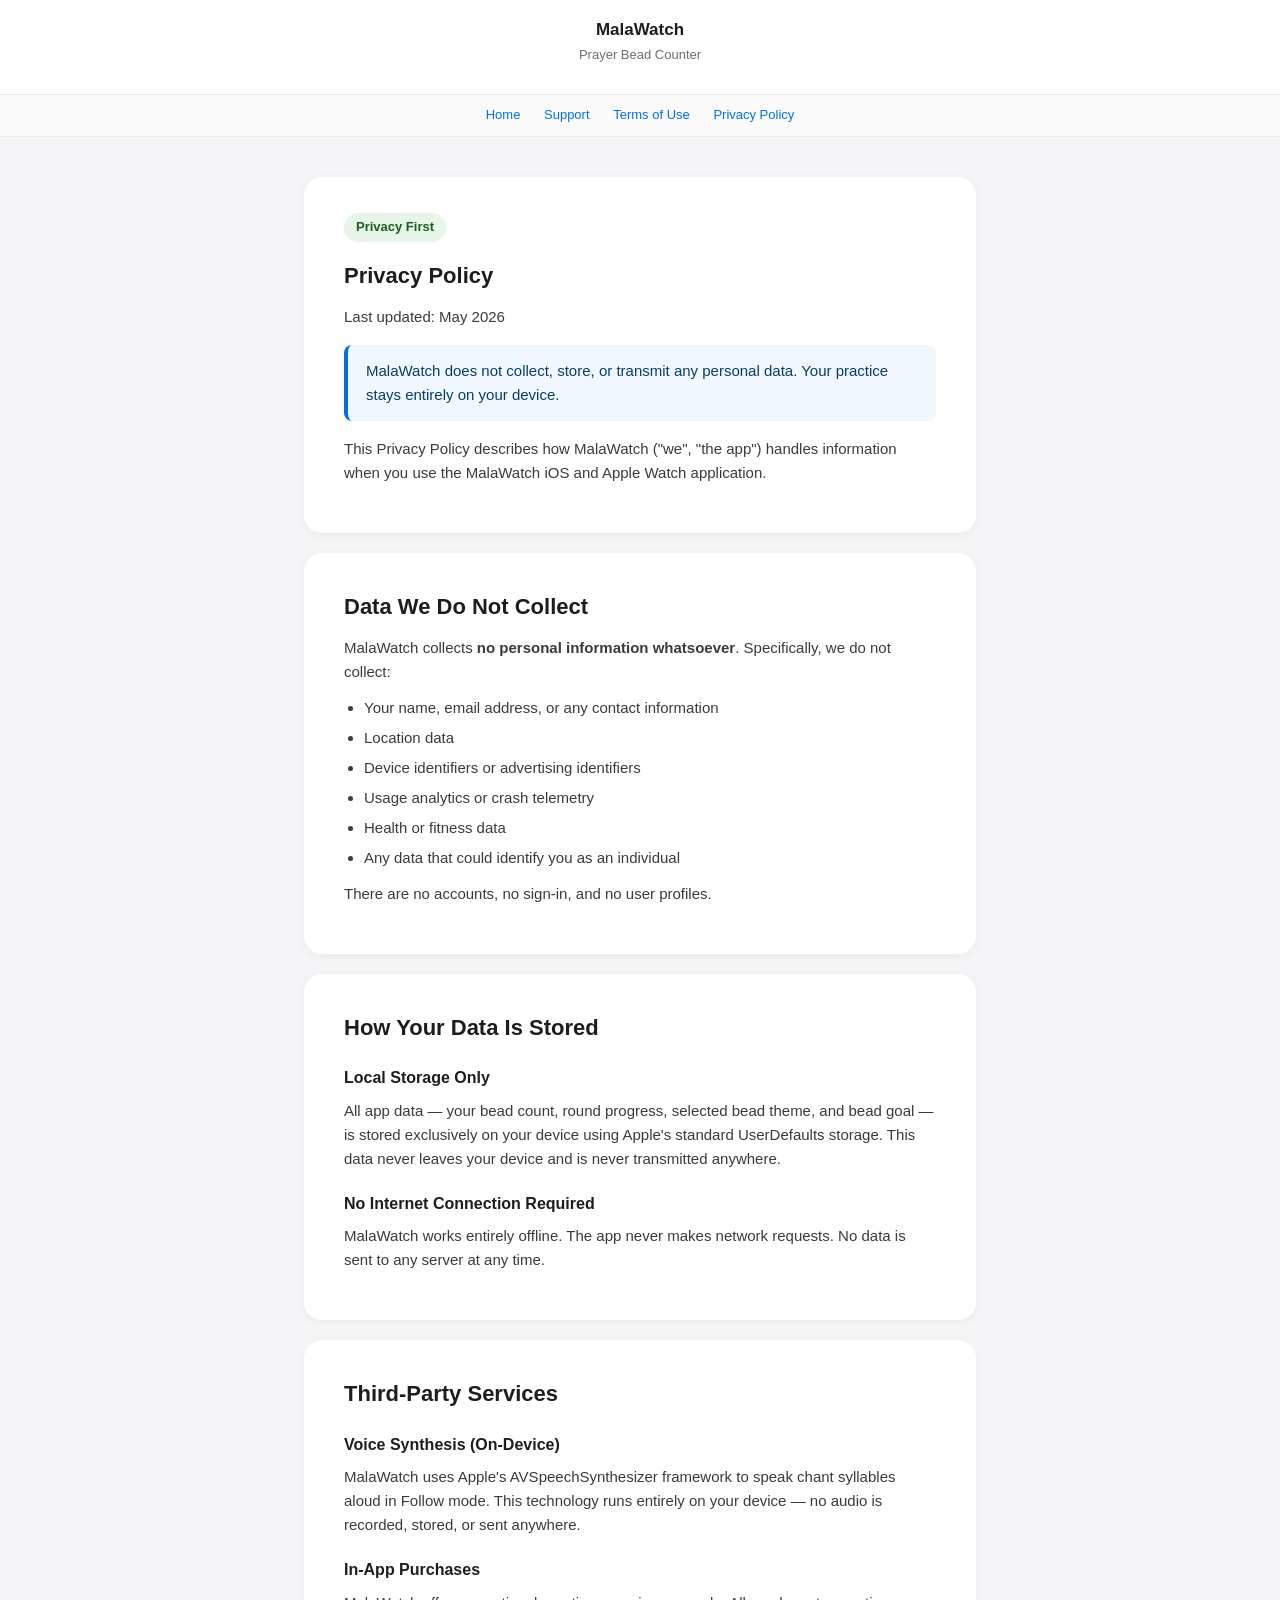
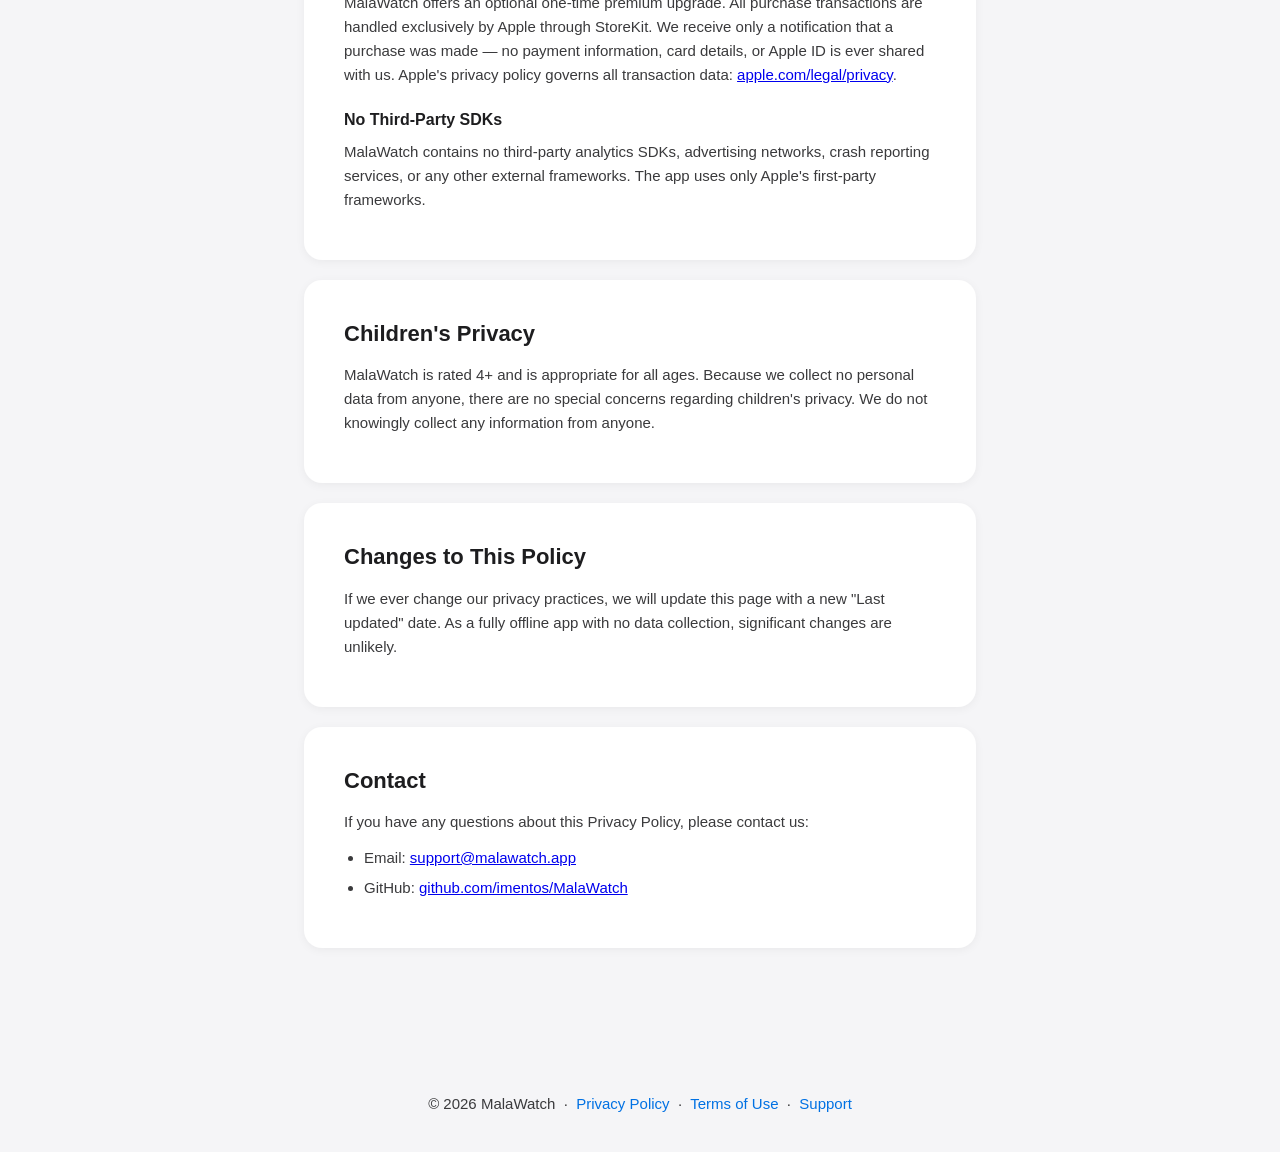
==== docs/privacy-policy.html @ d764fbff "update docs" ====
<!DOCTYPE html>
<html lang="en">
<head>
  <meta charset="UTF-8" />
  <meta name="viewport" content="width=device-width, initial-scale=1.0" />
  <title>Privacy Policy — MalaWatch</title>
  <style>
    * { margin: 0; padding: 0; box-sizing: border-box; }
    body {
      font-family: -apple-system, BlinkMacSystemFont, "SF Pro Text", "Segoe UI", sans-serif;
      background: #f5f5f7;
      color: #1d1d1f;
      line-height: 1.6;
    }
    header {
      background: rgba(255,255,255,0.85);
      backdrop-filter: saturate(180%) blur(20px);
      border-bottom: 1px solid rgba(0,0,0,0.08);
      padding: 16px 24px;
      position: sticky;
      top: 0;
      z-index: 100;
      text-align: center;
    }
    header h1 { font-size: 17px; font-weight: 600; color: #1d1d1f; }
    header p { font-size: 13px; color: #6e6e73; margin-top: 2px; }
    nav {
      text-align: center;
      padding: 10px 24px;
      font-size: 13px;
      background: rgba(255,255,255,0.5);
      border-bottom: 1px solid rgba(0,0,0,0.06);
    }
    nav a { color: #0071e3; text-decoration: none; margin: 0 10px; }
    nav a:hover { text-decoration: underline; }
    .container {
      max-width: 720px;
      margin: 40px auto;
      padding: 0 24px 60px;
    }
    .card {
      background: #fff;
      border-radius: 18px;
      padding: 36px 40px;
      margin-bottom: 20px;
      box-shadow: 0 2px 10px rgba(0,0,0,0.05);
    }
    h2 {
      font-size: 22px;
      font-weight: 700;
      margin-bottom: 12px;
      color: #1d1d1f;
    }
    h3 {
      font-size: 16px;
      font-weight: 600;
      margin: 20px 0 8px;
      color: #1d1d1f;
    }
    p { font-size: 15px; color: #3a3a3c; margin-bottom: 12px; }
    ul { padding-left: 20px; margin-bottom: 12px; }
    li { font-size: 15px; color: #3a3a3c; margin-bottom: 6px; }
    .highlight {
      background: #f0f7ff;
      border-left: 4px solid #0071e3;
      border-radius: 8px;
      padding: 14px 18px;
      margin: 16px 0;
    }
    .highlight p { margin: 0; color: #0a3d62; font-weight: 500; }
    .badge {
      display: inline-block;
      background: #e8f5e9;
      color: #1b5e20;
      font-size: 13px;
      font-weight: 600;
      padding: 4px 12px;
      border-radius: 20px;
      margin-bottom: 16px;
    }
    footer {
      text-align: center;
      padding: 24px;
      font-size: 13px;
      color: #6e6e73;
    }
    footer a { color: #0071e3; text-decoration: none; }
  </style>
</head>
<body>

<header>
  <h1>MalaWatch</h1>
  <p>Prayer Bead Counter</p>
</header>

<nav>
  <a href="index.html">Home</a>
  <a href="support.html">Support</a>
  <a href="terms.html">Terms of Use</a>
  <a href="privacy-policy.html">Privacy Policy</a>
</nav>

<div class="container">

  <div class="card">
    <span class="badge">Privacy First</span>
    <h2>Privacy Policy</h2>
    <p>Last updated: May 2026</p>
    <div class="highlight">
      <p>MalaWatch does not collect, store, or transmit any personal data. Your practice stays entirely on your device.</p>
    </div>
    <p>This Privacy Policy describes how MalaWatch ("we", "the app") handles information when you use the MalaWatch iOS and Apple Watch application.</p>
  </div>

  <div class="card">
    <h2>Data We Do Not Collect</h2>
    <p>MalaWatch collects <strong>no personal information whatsoever</strong>. Specifically, we do not collect:</p>
    <ul>
      <li>Your name, email address, or any contact information</li>
      <li>Location data</li>
      <li>Device identifiers or advertising identifiers</li>
      <li>Usage analytics or crash telemetry</li>
      <li>Health or fitness data</li>
      <li>Any data that could identify you as an individual</li>
    </ul>
    <p>There are no accounts, no sign-in, and no user profiles.</p>
  </div>

  <div class="card">
    <h2>How Your Data Is Stored</h2>
    <h3>Local Storage Only</h3>
    <p>All app data — your bead count, round progress, selected bead theme, and bead goal — is stored exclusively on your device using Apple's standard UserDefaults storage. This data never leaves your device and is never transmitted anywhere.</p>

    <h3>No Internet Connection Required</h3>
    <p>MalaWatch works entirely offline. The app never makes network requests. No data is sent to any server at any time.</p>
  </div>

  <div class="card">
    <h2>Third-Party Services</h2>
    <h3>Voice Synthesis (On-Device)</h3>
    <p>MalaWatch uses Apple's AVSpeechSynthesizer framework to speak chant syllables aloud in Follow mode. This technology runs entirely on your device — no audio is recorded, stored, or sent anywhere.</p>

    <h3>In-App Purchases</h3>
    <p>MalaWatch offers an optional one-time premium upgrade. All purchase transactions are handled exclusively by Apple through StoreKit. We receive only a notification that a purchase was made — no payment information, card details, or Apple ID is ever shared with us. Apple's privacy policy governs all transaction data: <a href="https://www.apple.com/legal/privacy/" target="_blank">apple.com/legal/privacy</a>.</p>

    <h3>No Third-Party SDKs</h3>
    <p>MalaWatch contains no third-party analytics SDKs, advertising networks, crash reporting services, or any other external frameworks. The app uses only Apple's first-party frameworks.</p>
  </div>

  <div class="card">
    <h2>Children's Privacy</h2>
    <p>MalaWatch is rated 4+ and is appropriate for all ages. Because we collect no personal data from anyone, there are no special concerns regarding children's privacy. We do not knowingly collect any information from anyone.</p>
  </div>

  <div class="card">
    <h2>Changes to This Policy</h2>
    <p>If we ever change our privacy practices, we will update this page with a new "Last updated" date. As a fully offline app with no data collection, significant changes are unlikely.</p>
  </div>

  <div class="card">
    <h2>Contact</h2>
    <p>If you have any questions about this Privacy Policy, please contact us:</p>
    <ul>
      <li>Email: <a href="mailto:support@malawatch.app">support@malawatch.app</a></li>
      <li>GitHub: <a href="https://github.com/imentos/MalaWatch/issues" target="_blank">github.com/imentos/MalaWatch</a></li>
    </ul>
  </div>

</div>

<footer>
  <p>&copy; 2026 MalaWatch &nbsp;·&nbsp; <a href="privacy-policy.html">Privacy Policy</a> &nbsp;·&nbsp; <a href="terms.html">Terms of Use</a> &nbsp;·&nbsp; <a href="support.html">Support</a></p>
</footer>

</body>
</html>
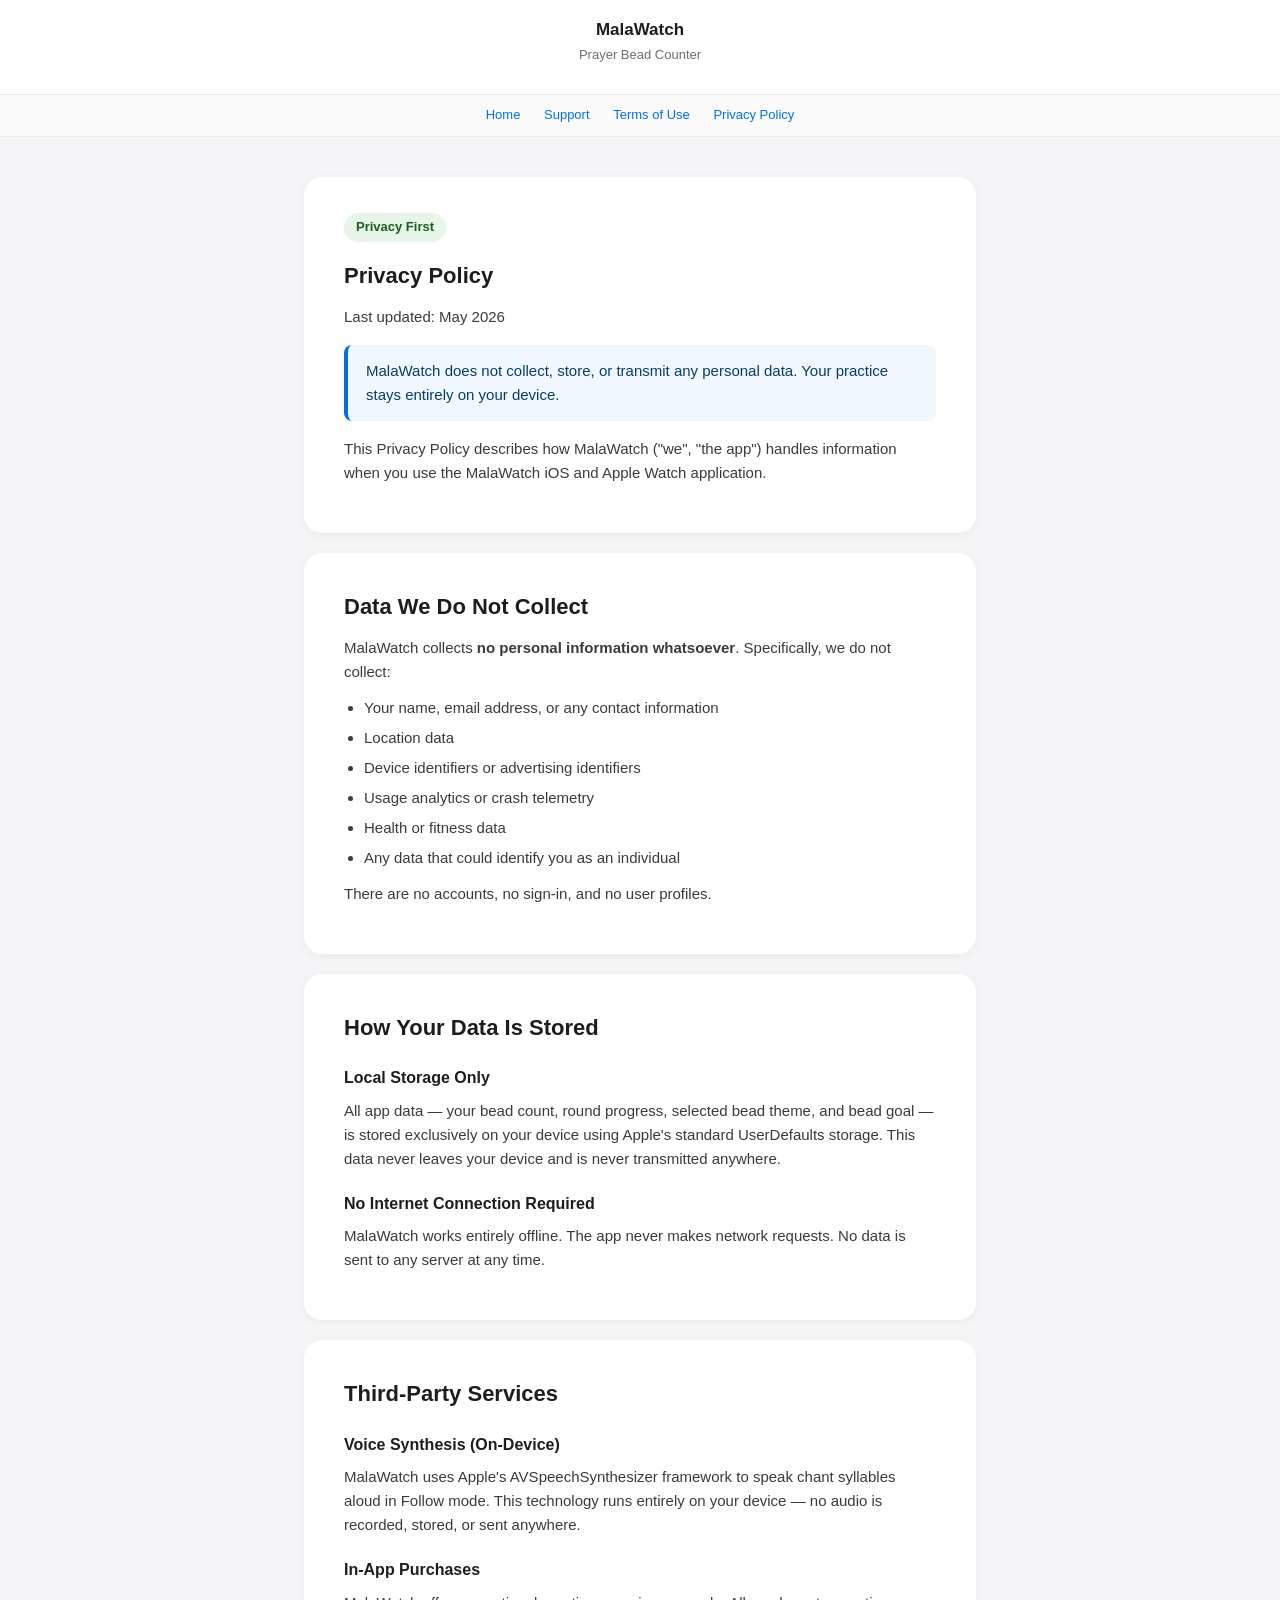
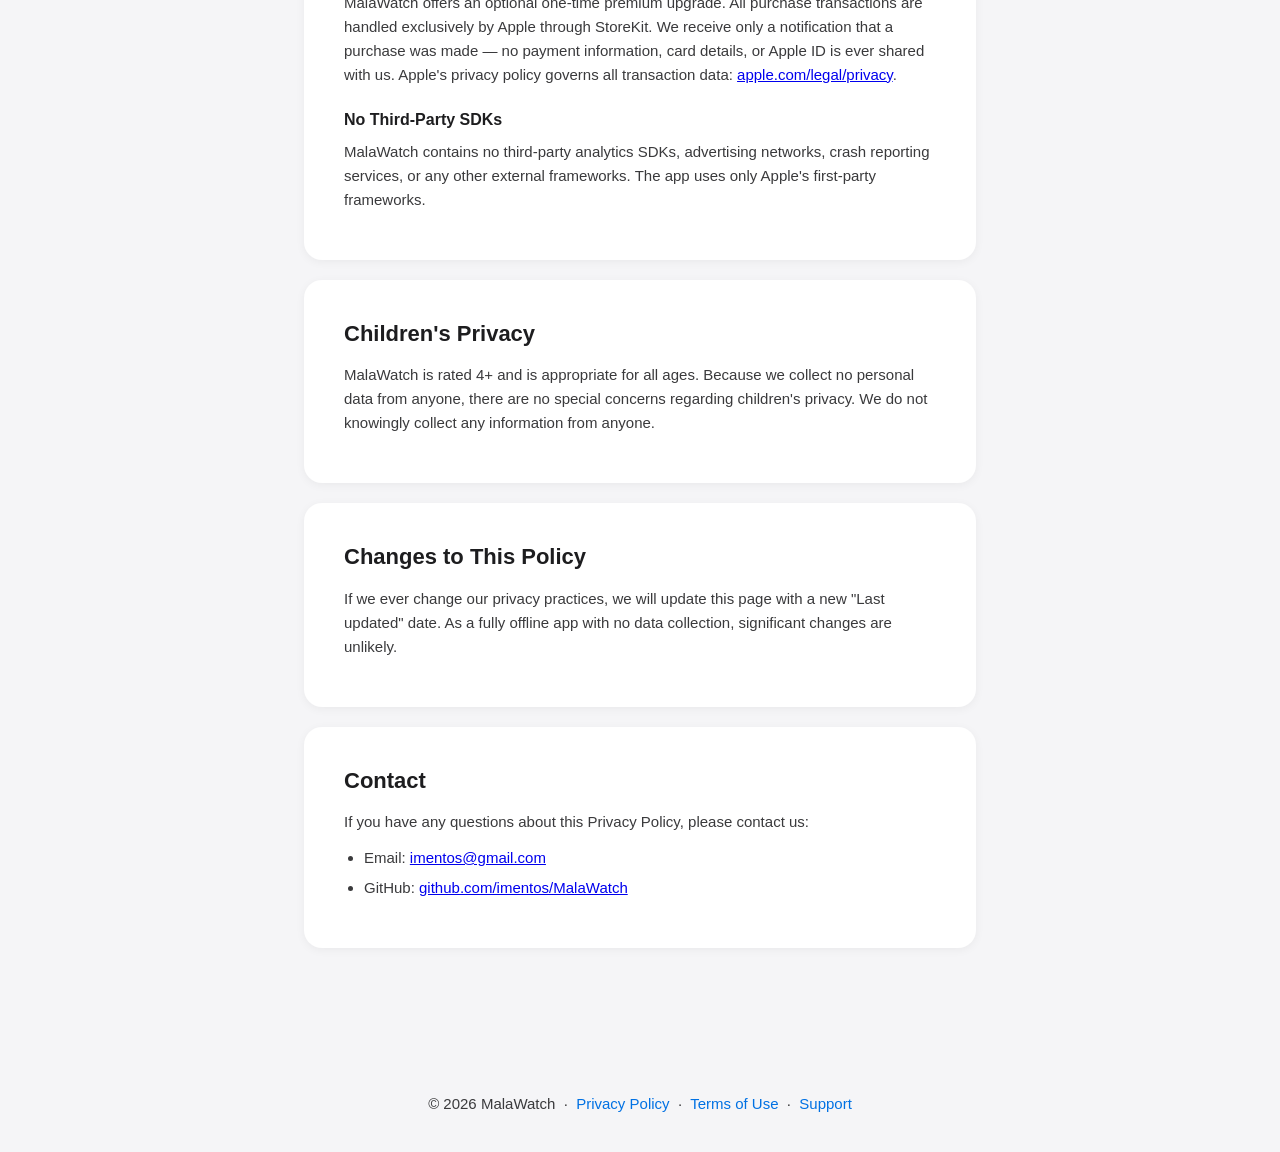
==== commit 5b508420: "Update contact email to imentos@gmail.com in docs" ====
--- a/docs/privacy-policy.html
+++ b/docs/privacy-policy.html
@@ -162,7 +162,7 @@
     <h2>Contact</h2>
     <p>If you have any questions about this Privacy Policy, please contact us:</p>
     <ul>
-      <li>Email: <a href="mailto:support@malawatch.app">support@malawatch.app</a></li>
+      <li>Email: <a href="mailto:imentos@gmail.com">imentos@gmail.com</a></li>
       <li>GitHub: <a href="https://github.com/imentos/MalaWatch/issues" target="_blank">github.com/imentos/MalaWatch</a></li>
     </ul>
   </div>
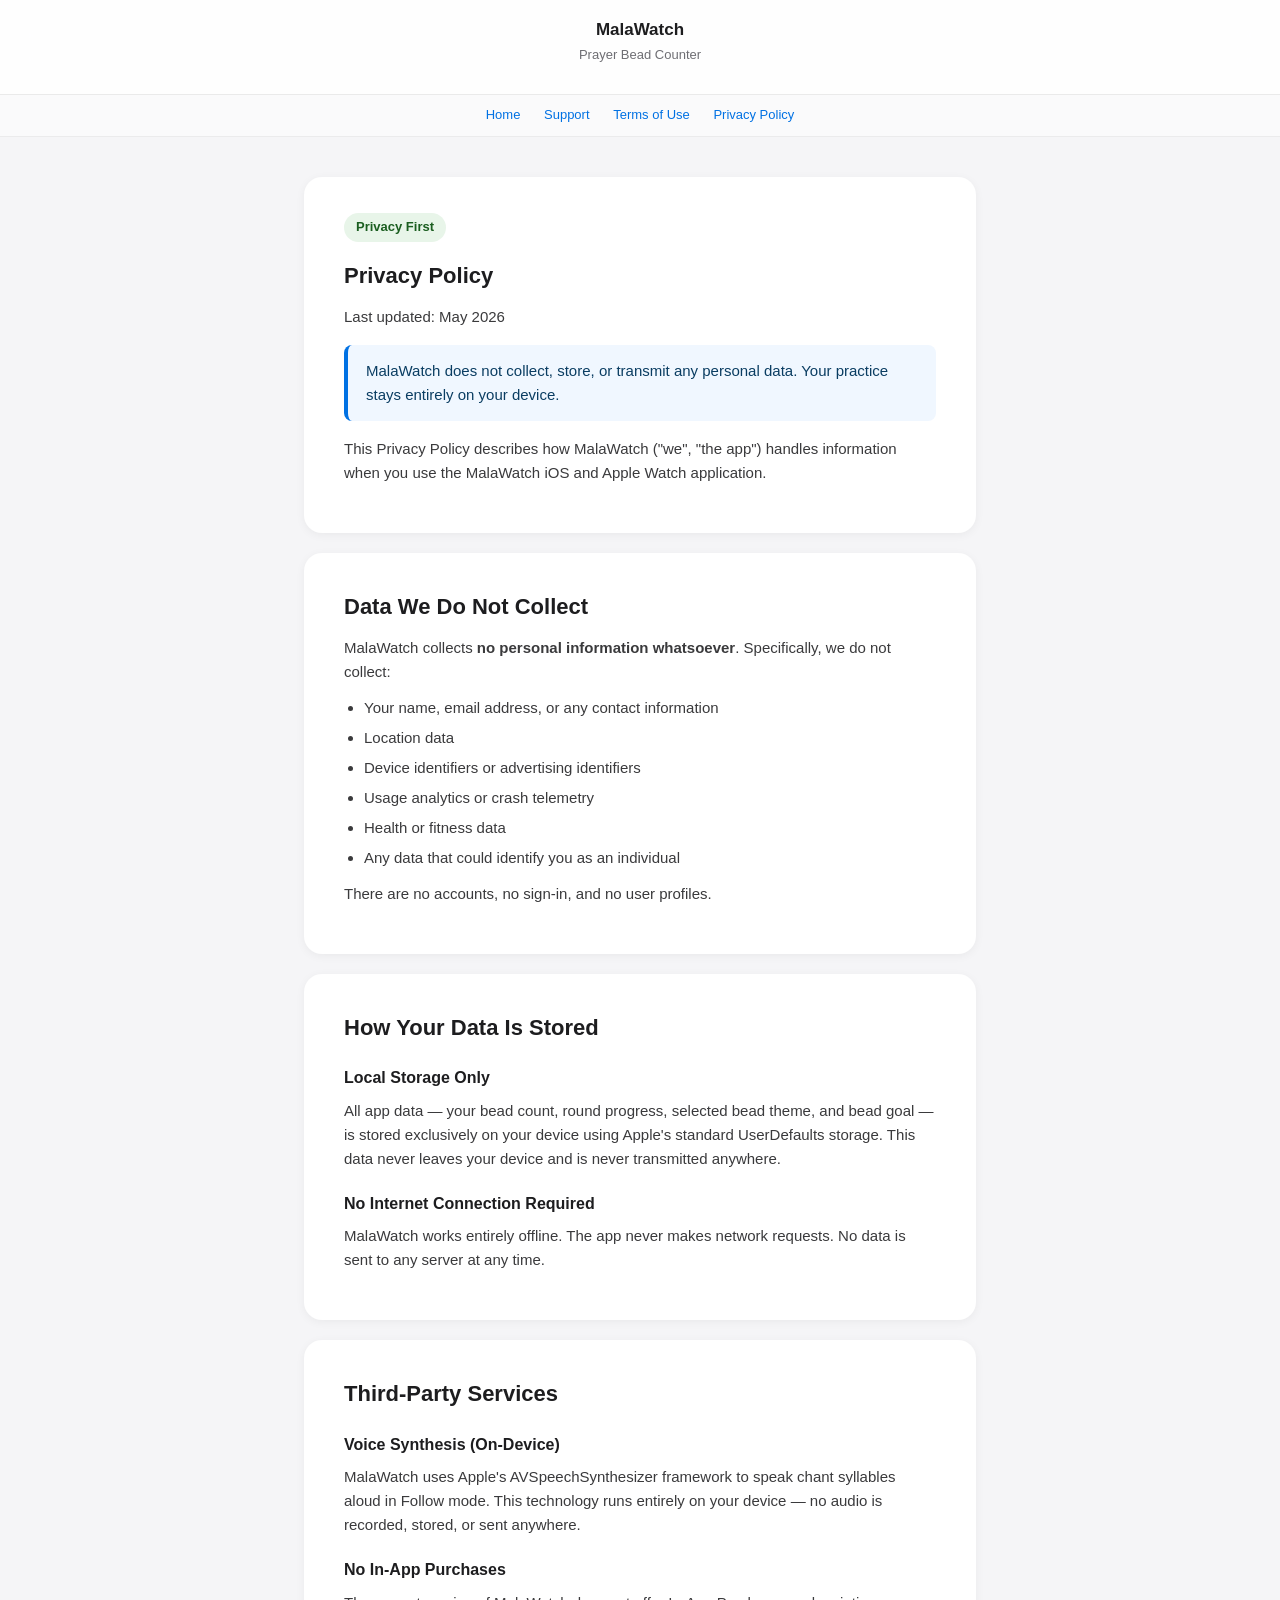
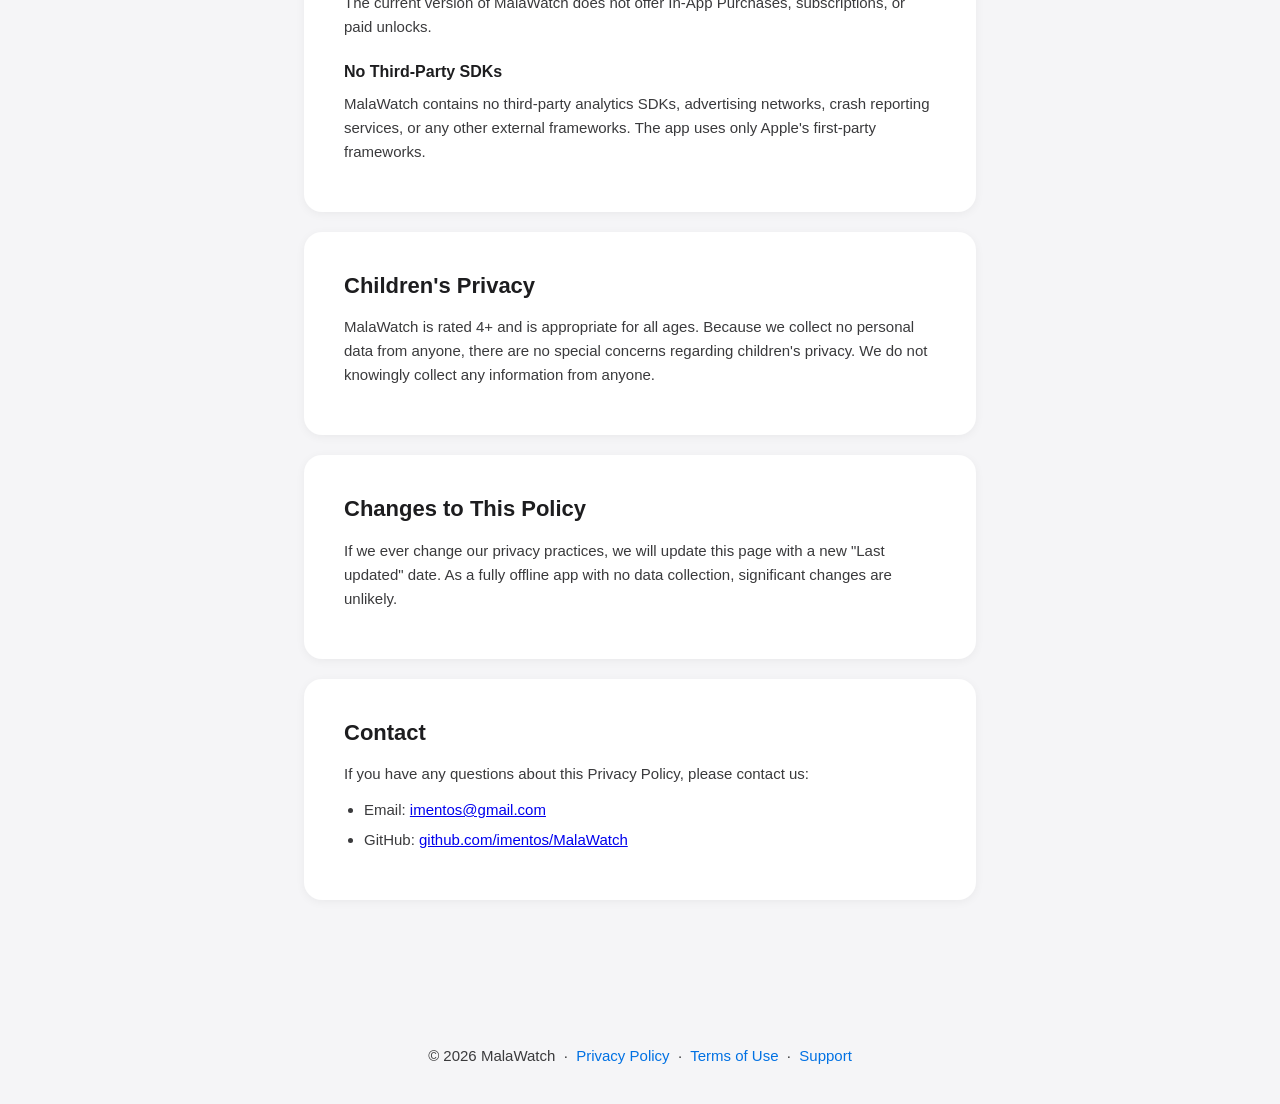
==== commit f5f0f82f: "Update GitHub Pages docs for free release" ====
--- a/docs/privacy-policy.html
+++ b/docs/privacy-policy.html
@@ -141,8 +141,8 @@
     <h3>Voice Synthesis (On-Device)</h3>
     <p>MalaWatch uses Apple's AVSpeechSynthesizer framework to speak chant syllables aloud in Follow mode. This technology runs entirely on your device — no audio is recorded, stored, or sent anywhere.</p>
 
-    <h3>In-App Purchases</h3>
-    <p>MalaWatch offers an optional one-time premium upgrade. All purchase transactions are handled exclusively by Apple through StoreKit. We receive only a notification that a purchase was made — no payment information, card details, or Apple ID is ever shared with us. Apple's privacy policy governs all transaction data: <a href="https://www.apple.com/legal/privacy/" target="_blank">apple.com/legal/privacy</a>.</p>
+    <h3>No In-App Purchases</h3>
+    <p>The current version of MalaWatch does not offer In-App Purchases, subscriptions, or paid unlocks.</p>
 
     <h3>No Third-Party SDKs</h3>
     <p>MalaWatch contains no third-party analytics SDKs, advertising networks, crash reporting services, or any other external frameworks. The app uses only Apple's first-party frameworks.</p>
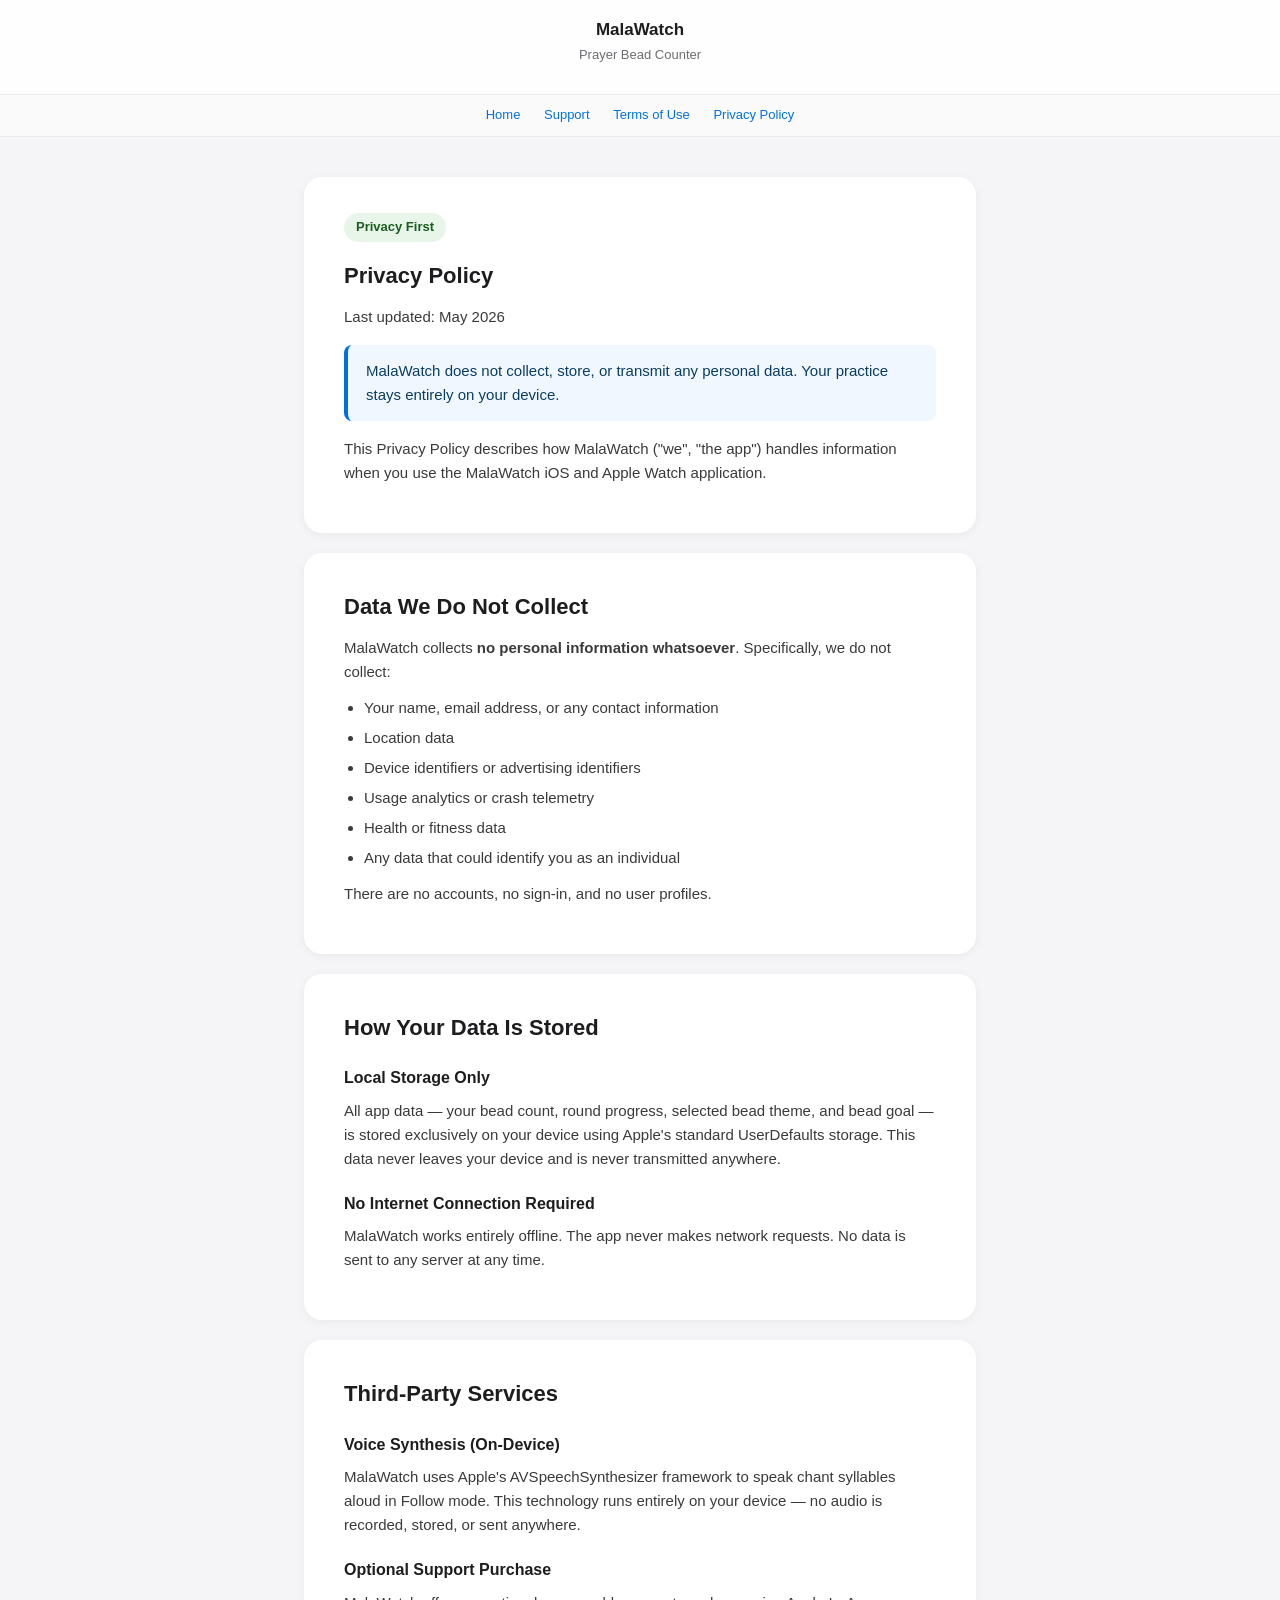
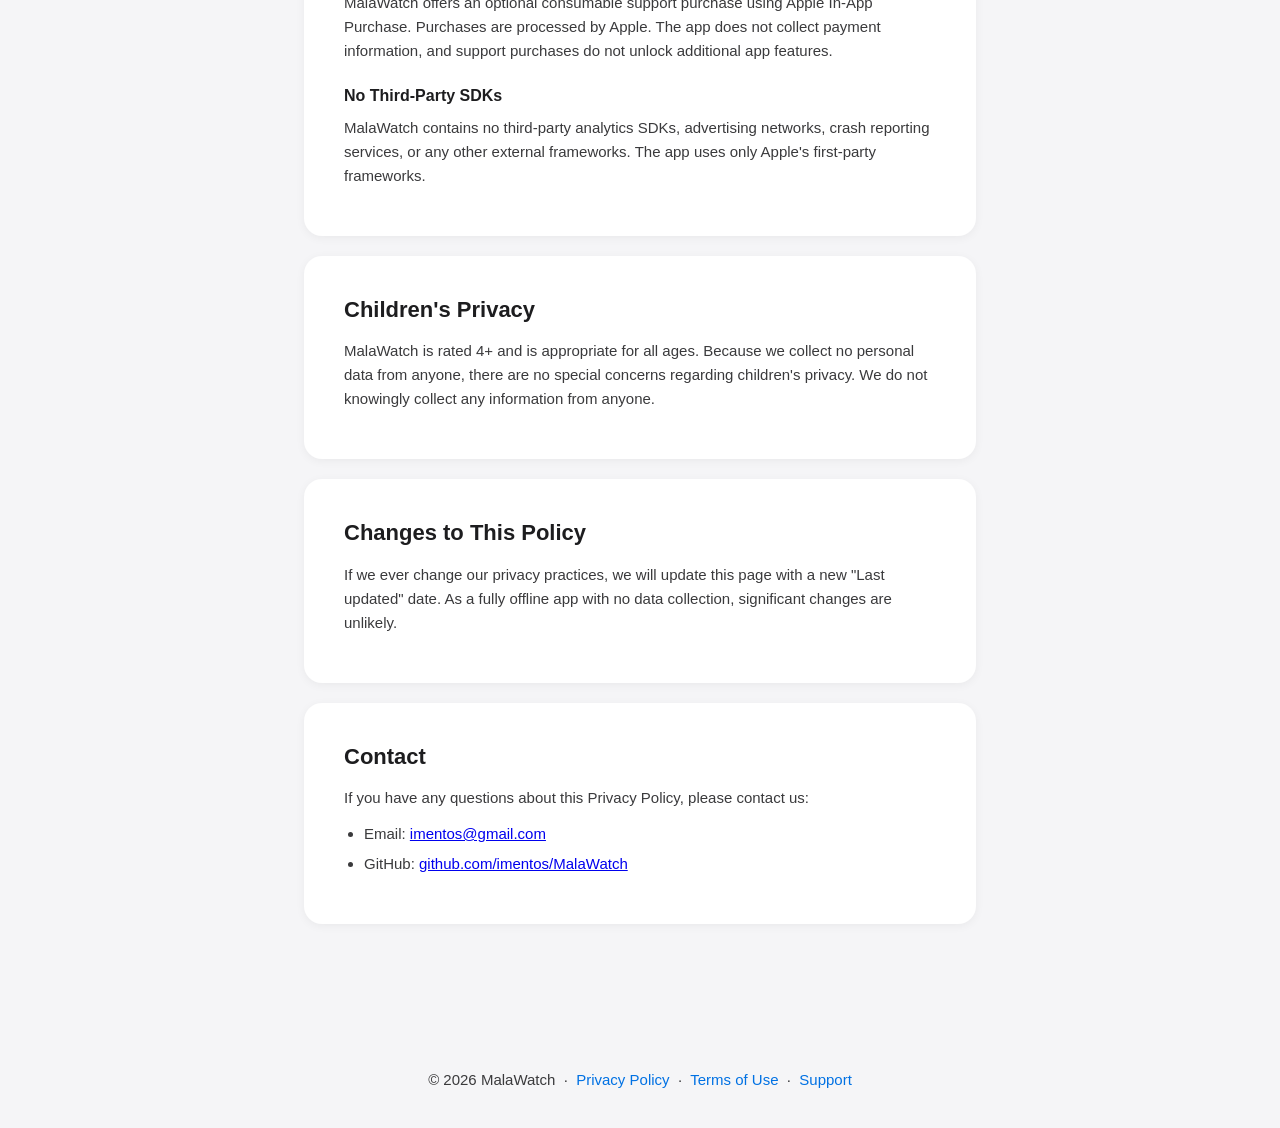
==== commit 38f6a386: "Add optional support purchase" ====
--- a/docs/privacy-policy.html
+++ b/docs/privacy-policy.html
@@ -141,8 +141,8 @@
     <h3>Voice Synthesis (On-Device)</h3>
     <p>MalaWatch uses Apple's AVSpeechSynthesizer framework to speak chant syllables aloud in Follow mode. This technology runs entirely on your device — no audio is recorded, stored, or sent anywhere.</p>
 
-    <h3>No In-App Purchases</h3>
-    <p>The current version of MalaWatch does not offer In-App Purchases, subscriptions, or paid unlocks.</p>
+    <h3>Optional Support Purchase</h3>
+    <p>MalaWatch offers an optional consumable support purchase using Apple In-App Purchase. Purchases are processed by Apple. The app does not collect payment information, and support purchases do not unlock additional app features.</p>
 
     <h3>No Third-Party SDKs</h3>
     <p>MalaWatch contains no third-party analytics SDKs, advertising networks, crash reporting services, or any other external frameworks. The app uses only Apple's first-party frameworks.</p>
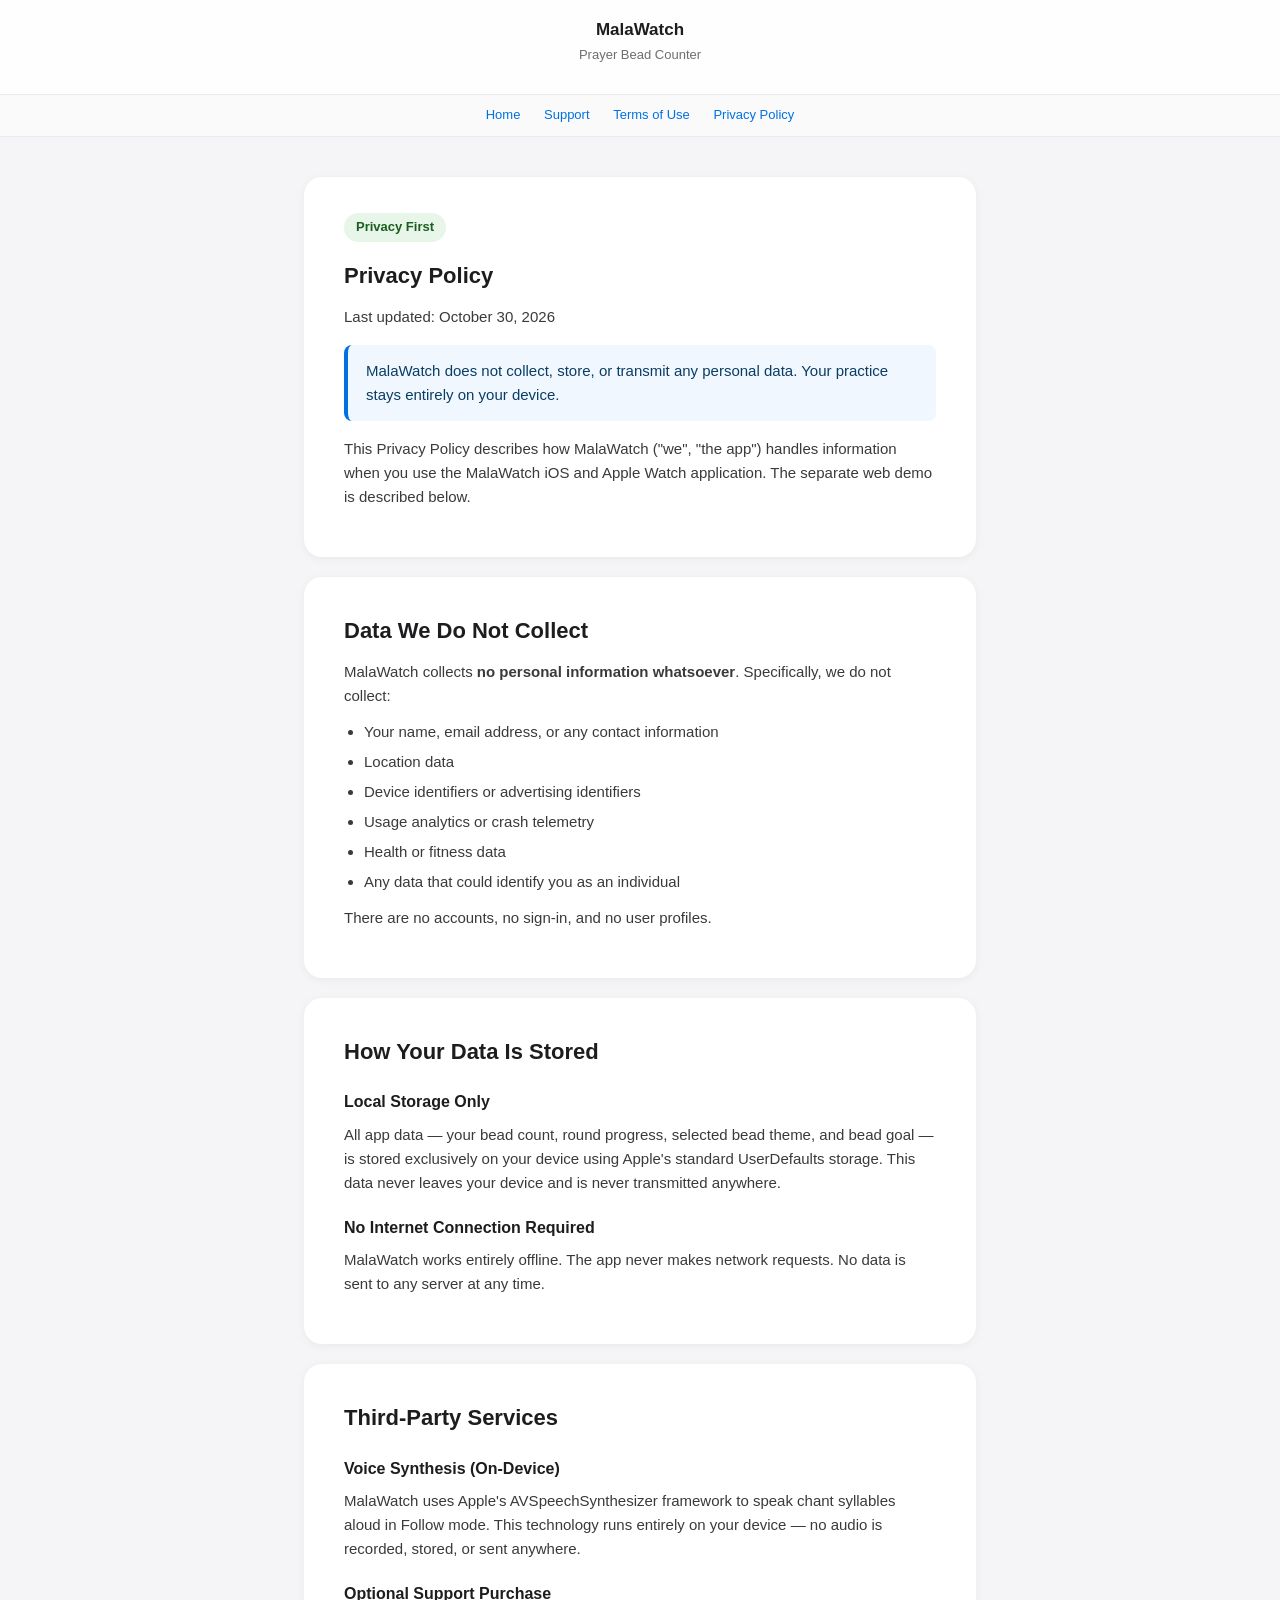
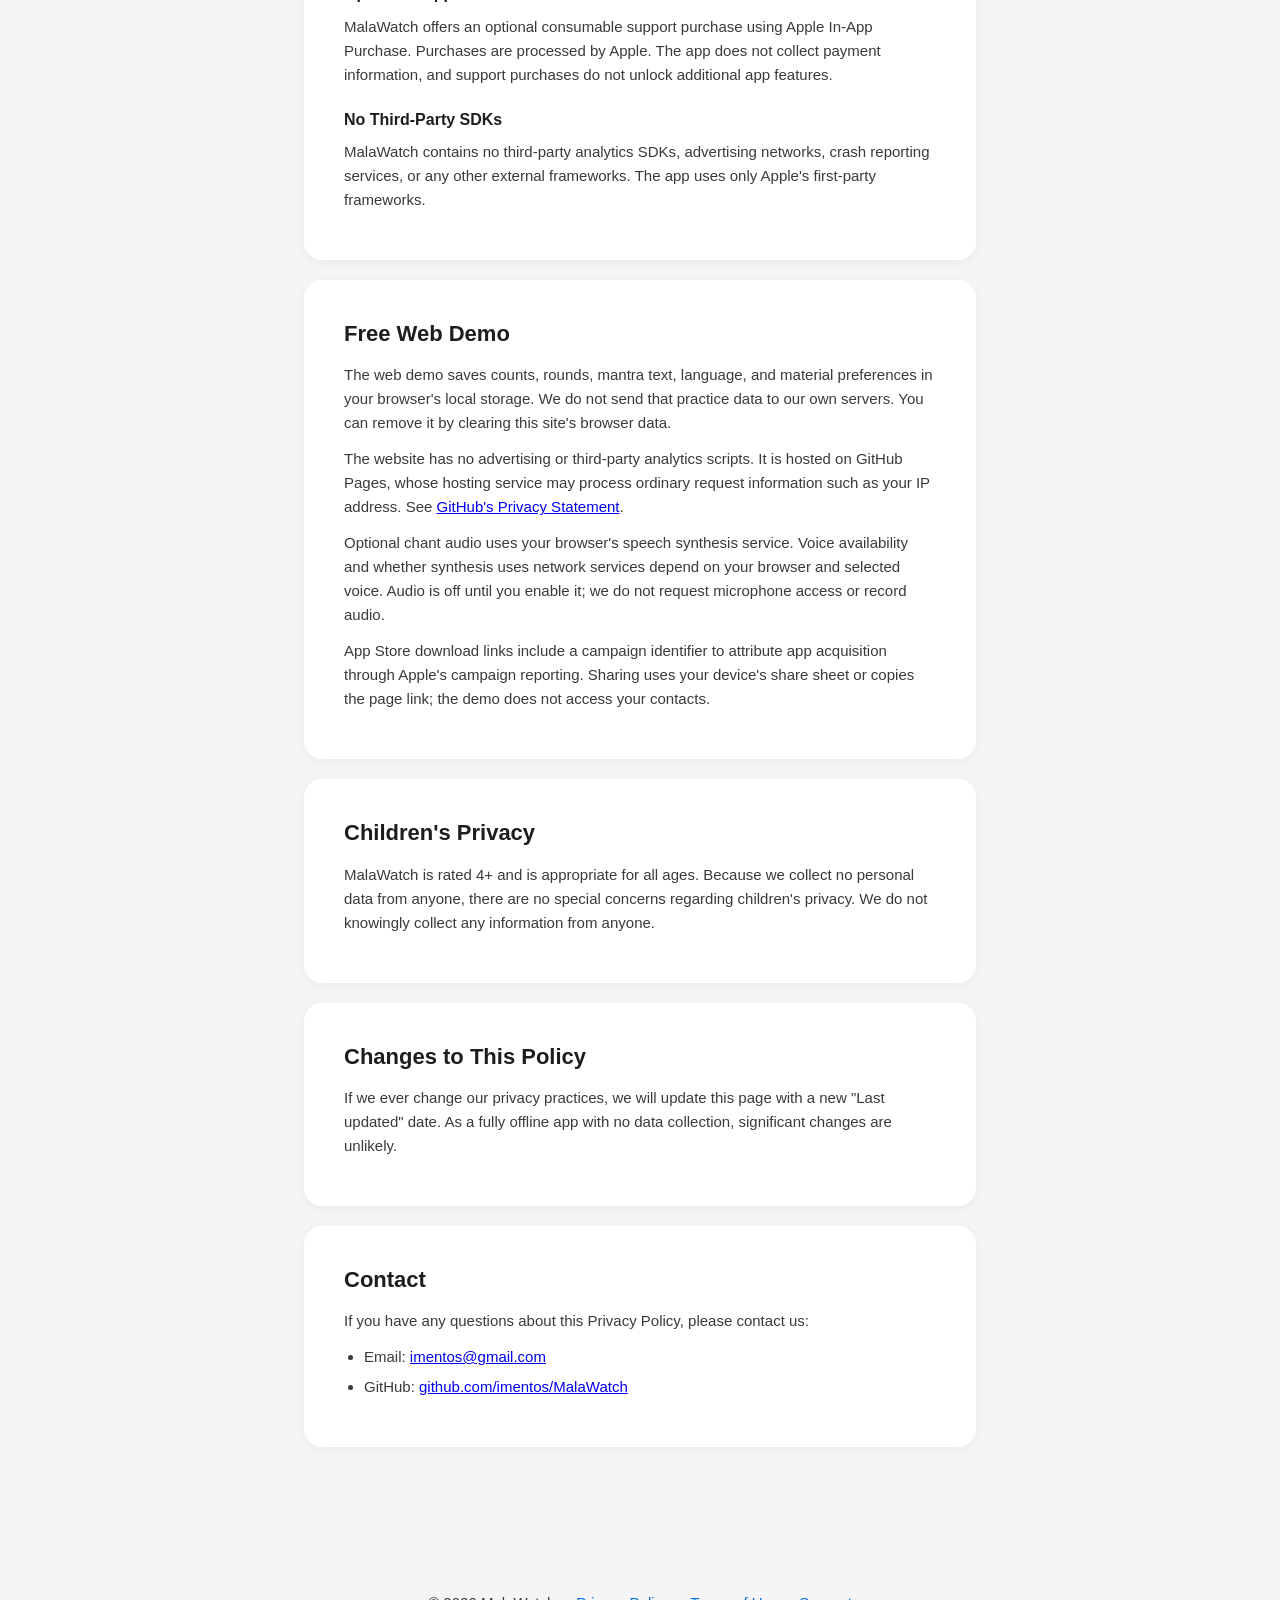
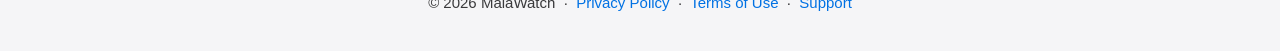
==== commit 90dba0ff: "Add free interactive mala web demo for GitHub Pages" ====
--- a/docs/privacy-policy.html
+++ b/docs/privacy-policy.html
@@ -106,11 +106,11 @@
   <div class="card">
     <span class="badge">Privacy First</span>
     <h2>Privacy Policy</h2>
-    <p>Last updated: May 2026</p>
+    <p>Last updated: October 30, 2026</p>
     <div class="highlight">
       <p>MalaWatch does not collect, store, or transmit any personal data. Your practice stays entirely on your device.</p>
     </div>
-    <p>This Privacy Policy describes how MalaWatch ("we", "the app") handles information when you use the MalaWatch iOS and Apple Watch application.</p>
+    <p>This Privacy Policy describes how MalaWatch ("we", "the app") handles information when you use the MalaWatch iOS and Apple Watch application. The separate web demo is described below.</p>
   </div>
 
   <div class="card">
@@ -149,6 +149,14 @@
   </div>
 
   <div class="card">
+    <h2>Free Web Demo</h2>
+    <p>The web demo saves counts, rounds, mantra text, language, and material preferences in your browser's local storage. We do not send that practice data to our own servers. You can remove it by clearing this site's browser data.</p>
+    <p>The website has no advertising or third-party analytics scripts. It is hosted on GitHub Pages, whose hosting service may process ordinary request information such as your IP address. See <a href="https://docs.github.com/en/site-policy/privacy-policies/github-privacy-statement">GitHub's Privacy Statement</a>.</p>
+    <p>Optional chant audio uses your browser's speech synthesis service. Voice availability and whether synthesis uses network services depend on your browser and selected voice. Audio is off until you enable it; we do not request microphone access or record audio.</p>
+    <p>App Store download links include a campaign identifier to attribute app acquisition through Apple's campaign reporting. Sharing uses your device's share sheet or copies the page link; the demo does not access your contacts.</p>
+  </div>
+
+  <div class="card">
     <h2>Children's Privacy</h2>
     <p>MalaWatch is rated 4+ and is appropriate for all ages. Because we collect no personal data from anyone, there are no special concerns regarding children's privacy. We do not knowingly collect any information from anyone.</p>
   </div>
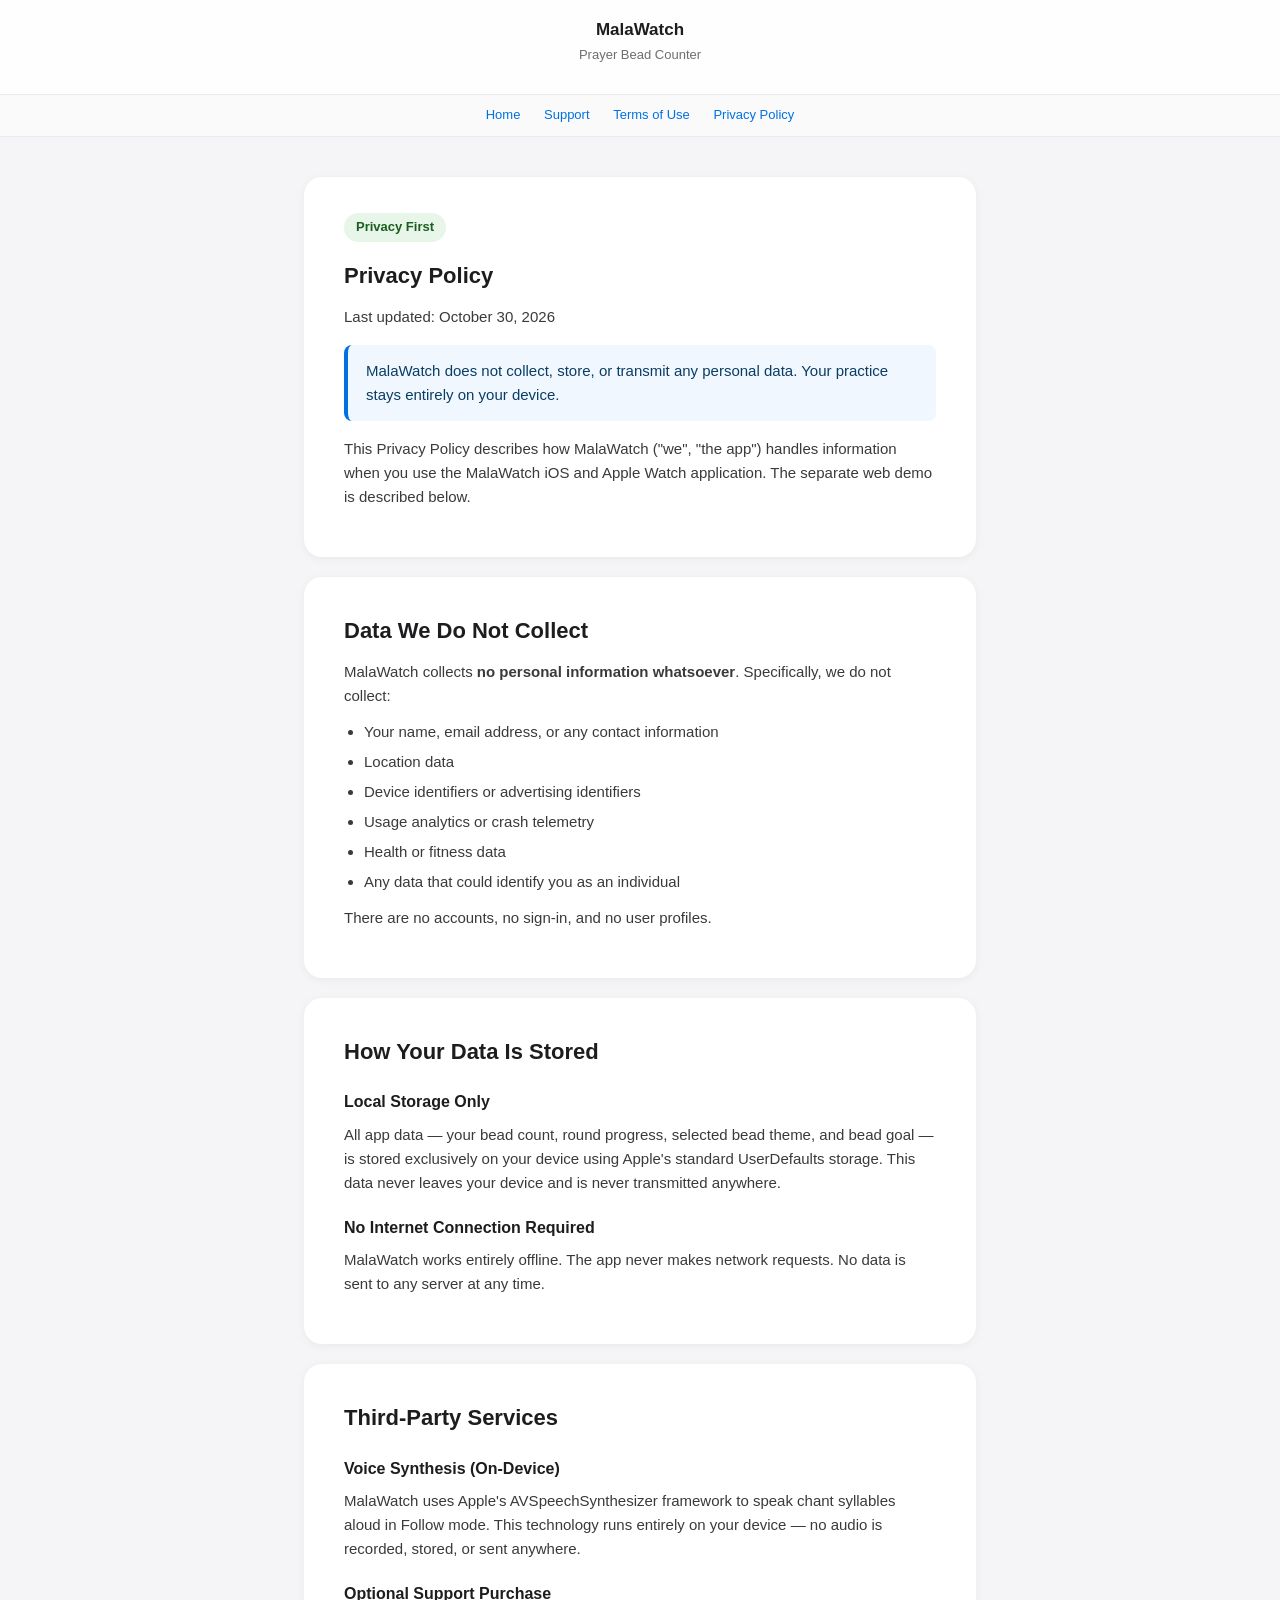
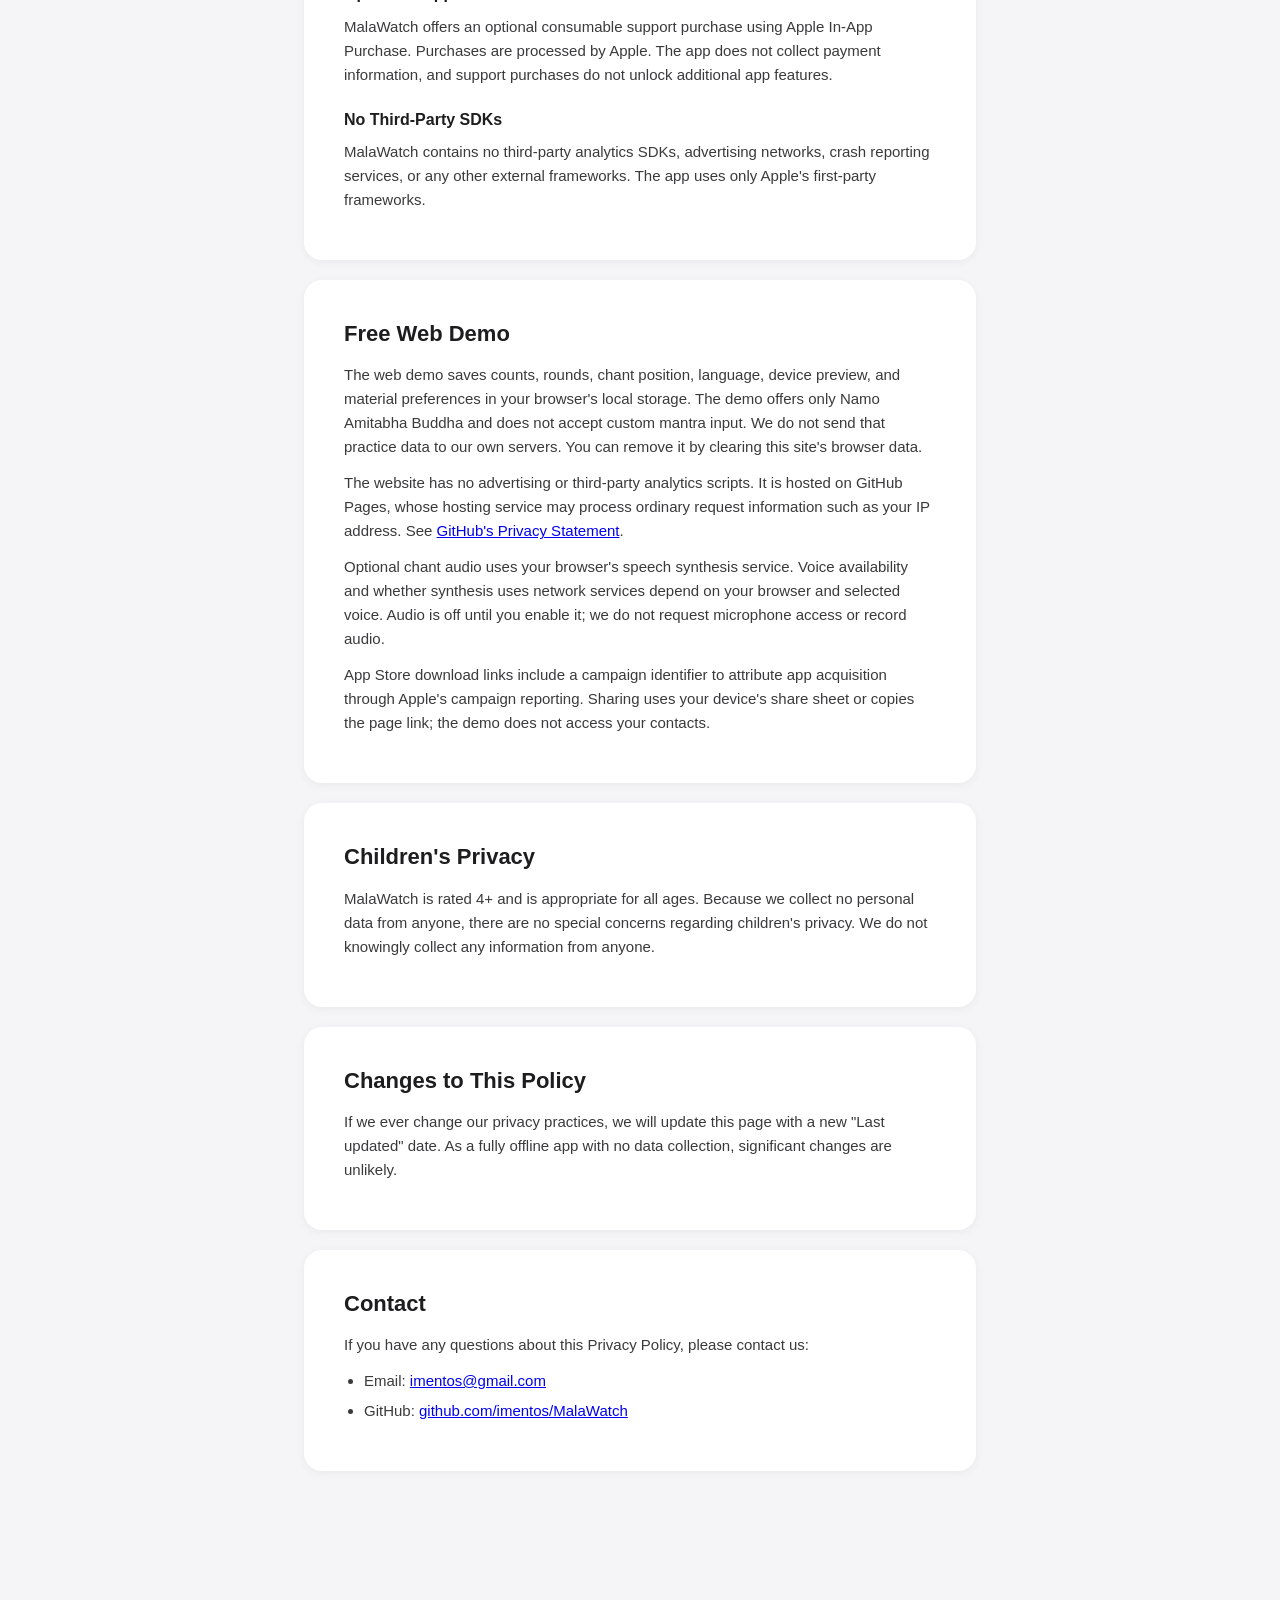
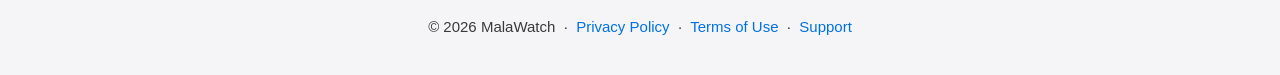
==== commit 65571d0b: "Limit landing page demo to Namo Amitabha Buddha" ====
--- a/docs/privacy-policy.html
+++ b/docs/privacy-policy.html
@@ -150,7 +150,7 @@
 
   <div class="card">
     <h2>Free Web Demo</h2>
-    <p>The web demo saves counts, rounds, mantra text, language, and material preferences in your browser's local storage. We do not send that practice data to our own servers. You can remove it by clearing this site's browser data.</p>
+    <p>The web demo saves counts, rounds, chant position, language, device preview, and material preferences in your browser's local storage. The demo offers only Namo Amitabha Buddha and does not accept custom mantra input. We do not send that practice data to our own servers. You can remove it by clearing this site's browser data.</p>
     <p>The website has no advertising or third-party analytics scripts. It is hosted on GitHub Pages, whose hosting service may process ordinary request information such as your IP address. See <a href="https://docs.github.com/en/site-policy/privacy-policies/github-privacy-statement">GitHub's Privacy Statement</a>.</p>
     <p>Optional chant audio uses your browser's speech synthesis service. Voice availability and whether synthesis uses network services depend on your browser and selected voice. Audio is off until you enable it; we do not request microphone access or record audio.</p>
     <p>App Store download links include a campaign identifier to attribute app acquisition through Apple's campaign reporting. Sharing uses your device's share sheet or copies the page link; the demo does not access your contacts.</p>
